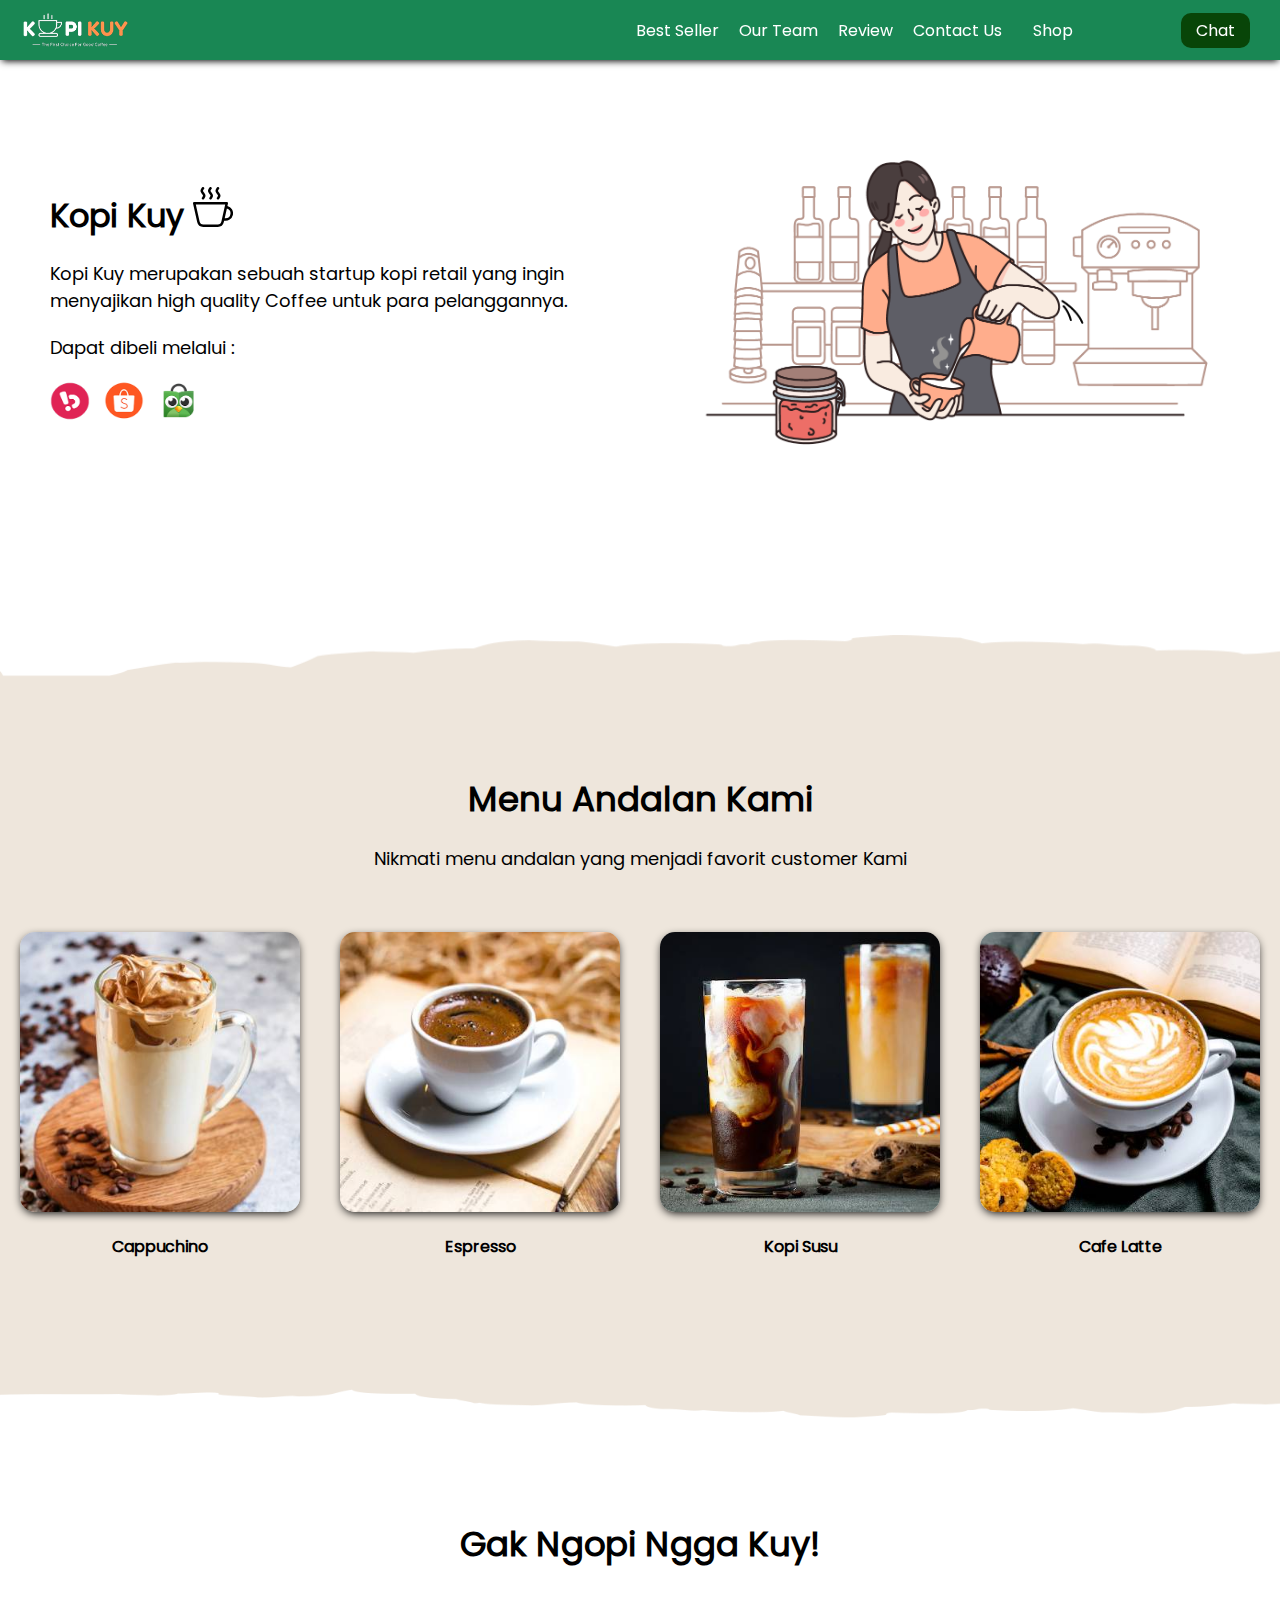
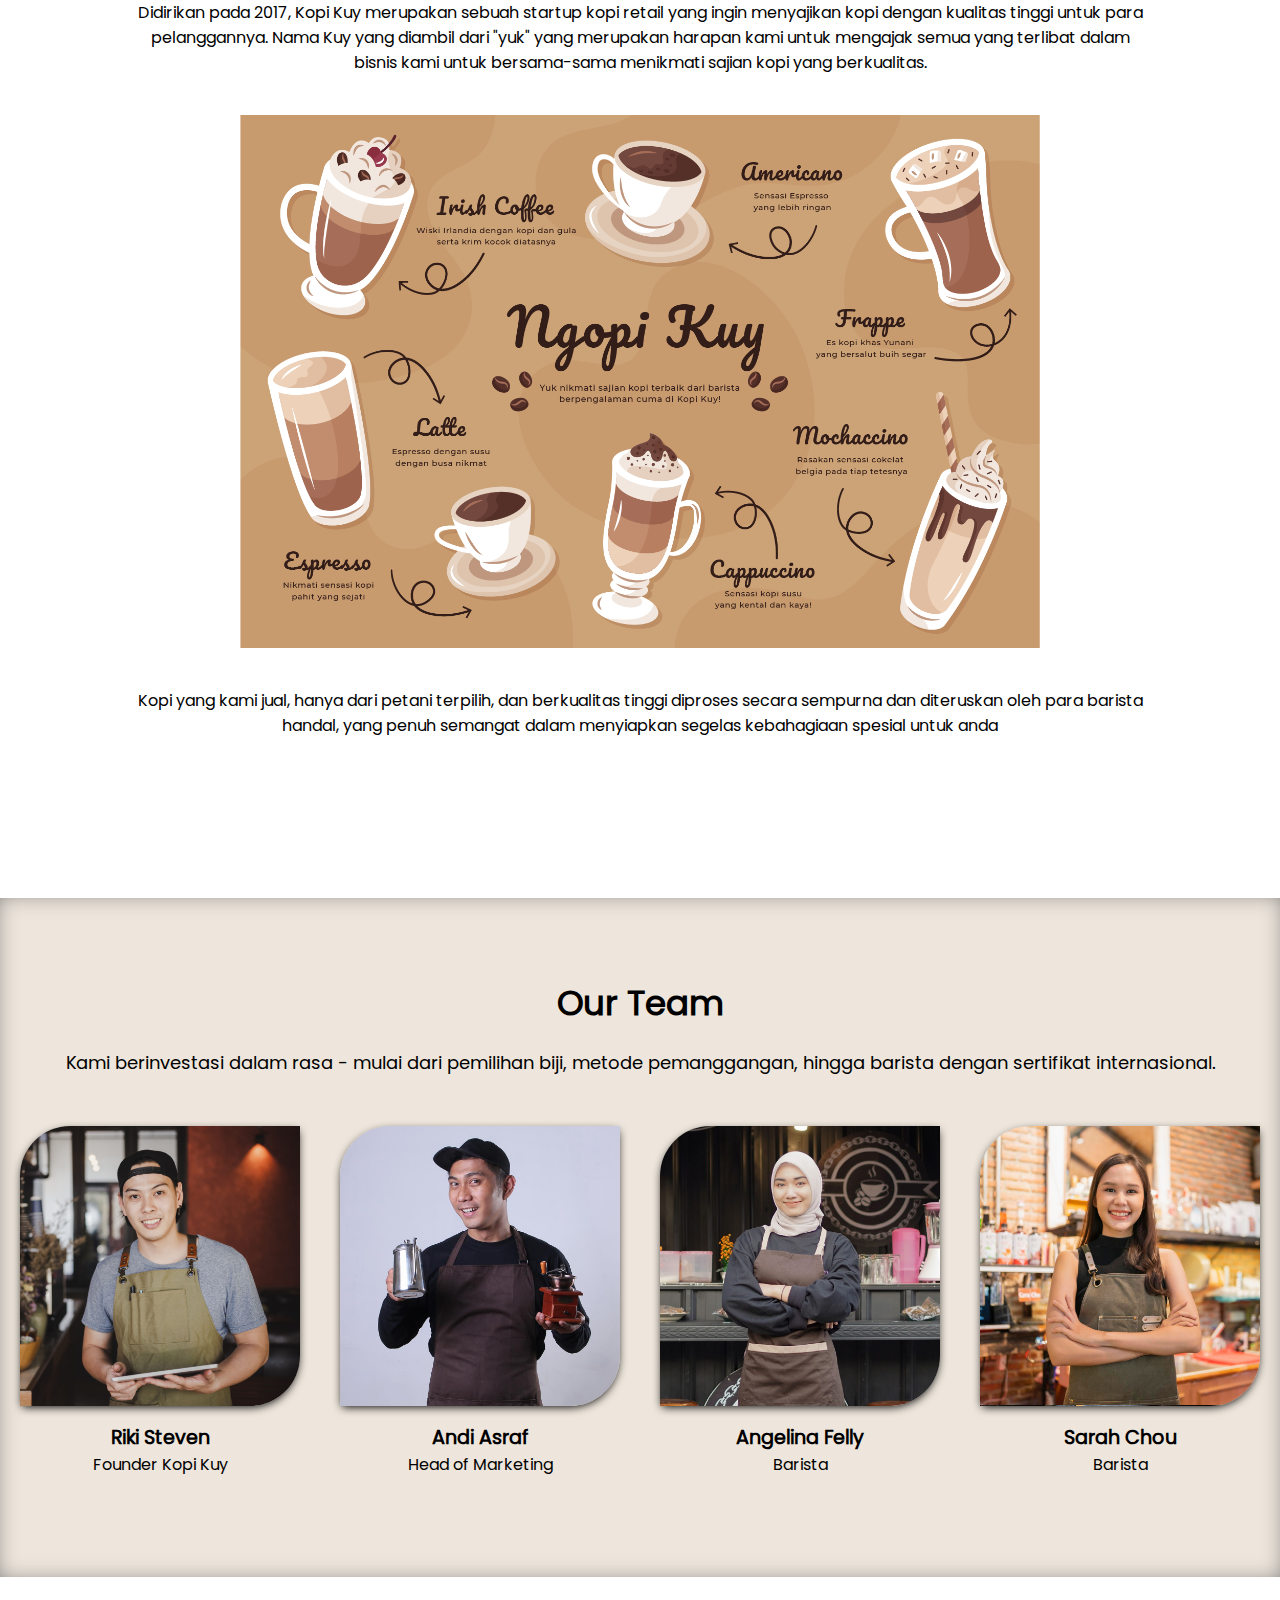
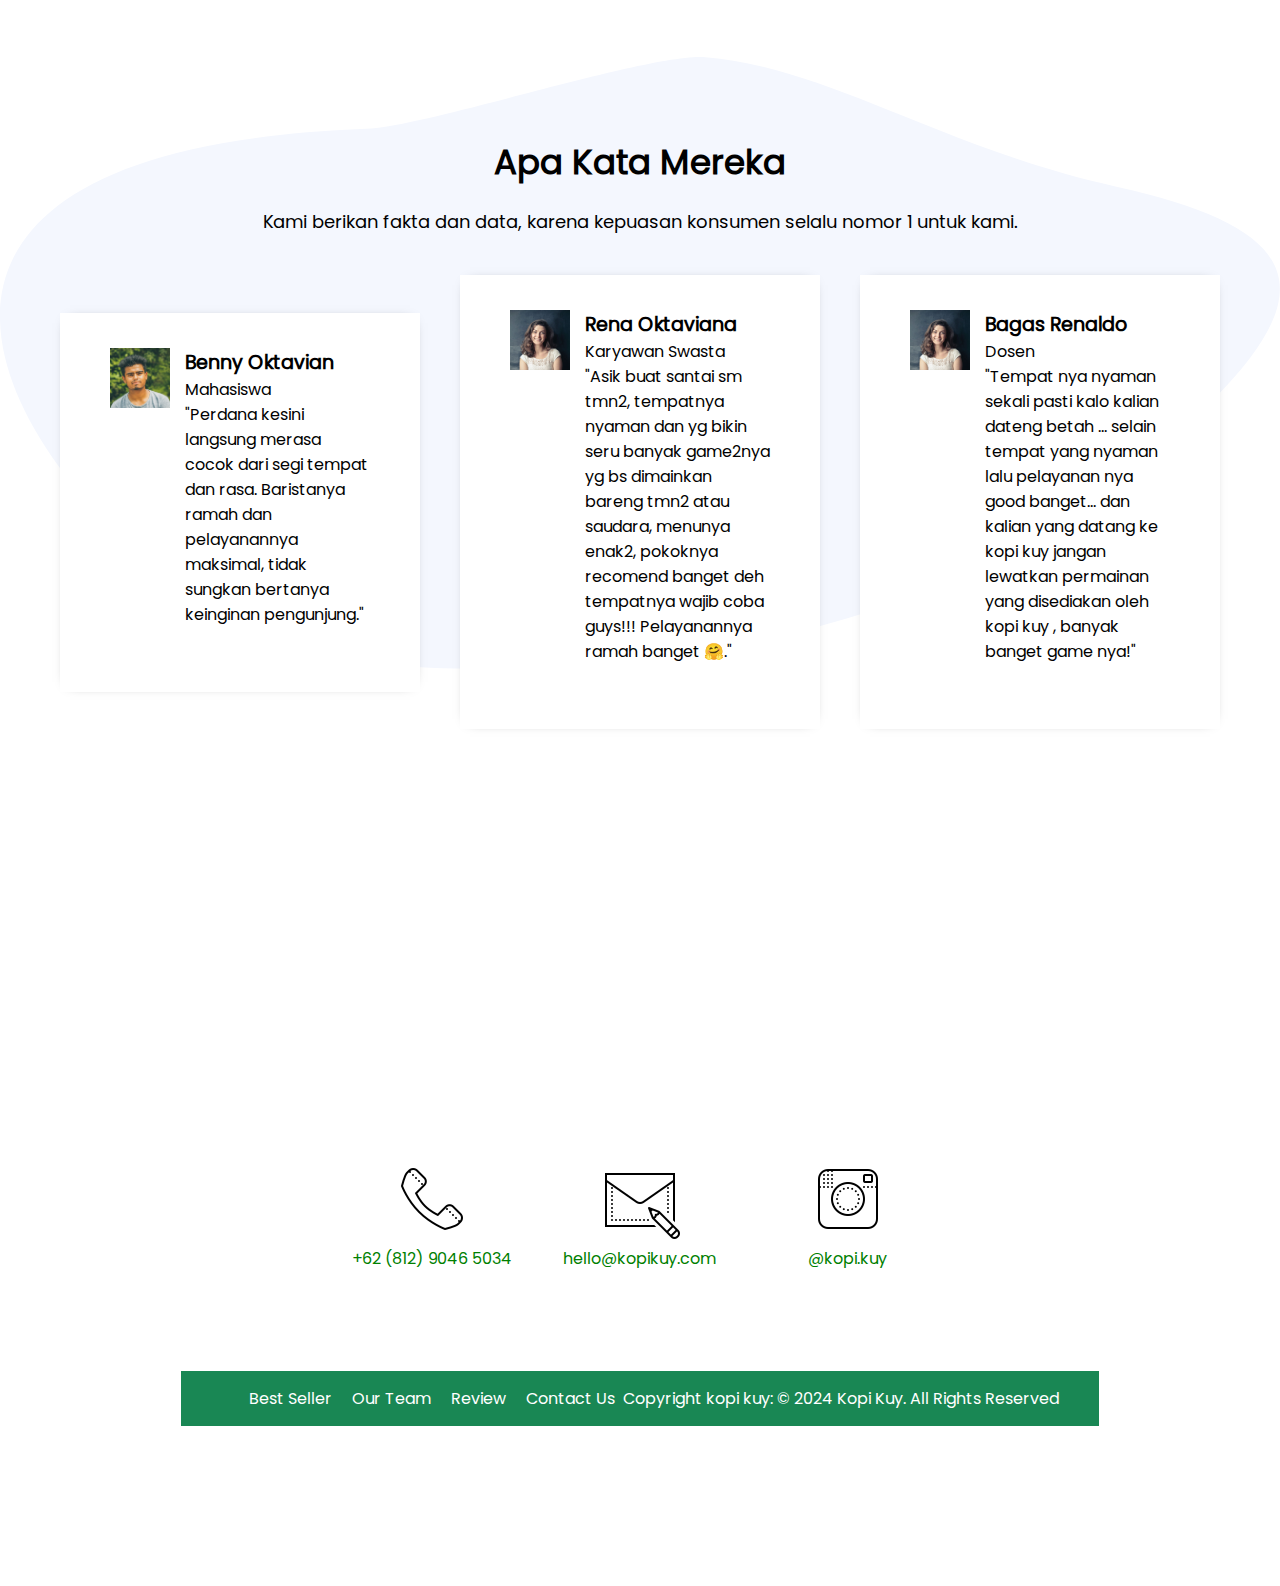
==== index.html @ c26168f4 "first commit" ====
<!DOCTYPE html>
<html lang="id">

<head>
    <meta charset="UTF-8">
    <meta http-equiv="X-UA-Compatible" content="IE=edge">
    <meta name="viewport" content="width=device-width, initial-scale=1.0">
    <link rel="shortcut icon" href="images/favicon.ico" type="image/x-icon">
    <title>Website Kopi Kuy</title>
    <link rel="stylesheet" href="css/style.css">
</head>

<body>
    <nav>
        <img class="logo" src="images/logo/logo_kuy.png">
        <div class="navigasi">
            <a href="#best-seller">Best Seller</a>
            <a href="#our-team">Our Team</a>
            <a href="#review">Review</a>
            <a href="#contact-us">Contact Us</a>
        </div>
        <a class="shop" href="produk.html">Shop</a>
        <a class="chat" href="https://wa.me/628123456?text=Saya ingin bertanya" target="_blank">Chat</a>
    </nav>

    <!--Tulis kode header mulai di baris 28-->

    <header>
        <div class="kiri">
            <h1>
                Kopi Kuy <img src="images/icon/icon_kopi.svg
                " alt="">
            </h1>
            <p>
                Kopi Kuy merupakan sebuah startup kopi retail yang ingin menyajikan
                high quality Coffee untuk para pelanggannya.
            </p>
            <p>
                Dapat dibeli melalui :
            </p>
            <div class="olshop">
                <img src="images/logo/logo_bukalapak.png" alt="">
                <img src="images/logo/logo_shopee.png" alt="">
                <img src="images/logo/logo_tokopedia.png" alt="">
            </div>
        </div>
        <div class="kanan">
            <img src="images/header/header1.png" alt="">
        </div>
    </header>

    <section class="best-seller" id="best-seller">
        <h2>
            Menu Andalan Kami
        </h2>
        <p>
            Nikmati menu andalan yang menjadi favorit customer Kami
        </p>
        <div class="produk">
            <img src="images/produk/product_capuchino.jpg" alt="">
            <p>
                Cappuchino
            </p>
        </div>
        <div class="produk">
            <img src="images/produk/product_espresso.jpg" alt="">
            <p>
                Espresso
            </p>
        </div>
        <div class="produk">
            <img src="images/produk/product_kopi_susu.jpg" alt="">
            <p>
                Kopi Susu
            </p>
        </div>
        <div class="produk">
            <img src="images/produk/product_latte.jpg" alt="">
            <p>
                Cafe Latte
            </p>
        </div>



    </section>

    <section class="about-us" id="about-us">
        <h2>
            Gak Ngopi Ngga Kuy!
        </h2>
        <p>
            Didirikan pada 2017, Kopi Kuy merupakan sebuah startup kopi retail
            yang ingin menyajikan kopi dengan kualitas tinggi untuk para pelanggannya.
            Nama Kuy yang diambil dari "yuk" yang merupakan harapan kami untuk mengajak semua
            yang terlibat dalam bisnis kami untuk bersama-sama menikmati sajian kopi yang berkualitas.
        </p>
        <img src="images/about-us/aset_kopi_jumbo.png" alt="">
        <p>
            Kopi yang kami jual, hanya dari petani terpilih, dan berkualitas tinggi diproses
            secara sempurna dan diteruskan oleh para barista handal, yang penuh semangat
            dalam menyiapkan segelas kebahagiaan spesial untuk anda

        </p>
    </section>

    <section class="our-team" id="our-team">
        <h2>
            Our Team
        </h2>
        <p>
            Kami berinvestasi dalam rasa - mulai dari pemilihan biji, metode pemanggangan,
            hingga barista dengan sertifikat internasional.

        </p>
        <div class="team">
            <img src="images/team/team1.jpg" alt="">
            <h3>
                Riki Steven
            </h3>
            <p>
                Founder Kopi Kuy

            </p>

        </div>
        <div class="team">
            <img src="images/team/team2.jpg" alt="">
            <h3>
                Andi Asraf
            </h3>
            <p>
                Head of Marketing
            </p>
        </div>
        <div class="team">
            <img src="images/team/team3.jpg" alt="">
            <h3>
                Angelina Felly
            </h3>
            <p>
                Barista

            </p>
        </div>
        <div class="team">
            <img src="images/team/team4.jpg" alt="">
            <h3>
                Sarah Chou
            </h3>
            <p>
                Barista
            </p>
        </div>
    </section>
    <section class="review" id="review">
        <h2>
            Apa Kata Mereka

        </h2>
        <p>
            Kami berikan fakta dan data, karena kepuasan konsumen selalu nomor 1 untuk kami.
        </p>
        <div class="testimoni">
            <img src="images/customer/customer1.jpg" alt="">
            <div class="profile">
                <h3>
                    Benny Oktavian
                </h3>
                <p>
                    Mahasiswa
                </p>
                <p>
                    "Perdana kesini langsung merasa cocok dari segi tempat dan rasa.
                    Baristanya ramah dan pelayanannya maksimal, tidak sungkan bertanya keinginan pengunjung."
                </p>
            </div>
        </div>
        <div class="testimoni">
            <img src="images/customer/customer2.jpg" alt="">
            <div class="profile">
                <h3>
                    Rena Oktaviana
                </h3>
                <p>
                    Karyawan Swasta
                </p>
                <p>
                    "Asik buat santai sm tmn2, tempatnya nyaman dan yg bikin seru banyak game2nya
                    yg bs dimainkan bareng tmn2 atau saudara, menunya enak2, pokoknya recomend
                    banget deh tempatnya wajib coba guys!!! Pelayanannya ramah banget 🤗."
                </p>
            </div>

        </div>
        <div class="testimoni">
            <img src="images/customer/customer2.jpg" alt="">
            <div class="profile">

                <h3>
                    Bagas Renaldo
                </h3>
                <p>
                    Dosen
                </p>
                <p>
                    "Tempat nya nyaman sekali pasti kalo kalian dateng betah ...
                    selain tempat yang nyaman lalu pelayanan nya good banget...
                    dan kalian yang datang ke kopi kuy jangan lewatkan permainan yang disediakan
                    oleh kopi kuy , banyak banget game nya!"
                </p>
            </div>
        </div>

        <section class="contact-us" id="contact-us">
            <iframe
                src="https://www.google.com/maps/embed?pb=!1m14!1m8!1m3!1d7932.741866032694!2d106.668581!3d-6.214715!3m2!1i1024!2i768!4f13.1!3m3!1m2!1s0x2e69f9912c7f297b%3A0xe5a3a671dae861ab!2sKopi%20kuy!5e0!3m2!1sid!2sid!4v1680617229460!5m2!1sid!2sid"
                allowfullscreen="" loading="lazy" referrerpolicy="no-referrer-when-downgrade"></iframe>
            <div class="kontak">
                <img src="images/icon/icon_phone.png" alt="">
                <p>
                    +62 (812) 9046 5034
                </p>
            </div>
            <div class="kontak">
                <img src="images/icon/icon_mail.png" alt="">
                <p>
                    hello@kopikuy.com
                </p>
            </div>
            <div class="kontak">
                <img src="images/icon/icon_instagram.png
                " alt="">
                <p>
                    @kopi.kuy
                </p>
            </div>
        </section>

        <footer>
            <div class="navigasi">
                <a href="#best-seller">Best Seller</a>
                <a href="#our-team">Our Team</a>
                <a href="#review
                ">Review</a>
                <a href="#contact-us
                ">Contact Us</a>
            </div>
            <p>
                Copyright kopi kuy: © 2024 Kopi Kuy. All Rights Reserved
            </p>

        </footer>


    </section>

</body>

</html>
---- css/style.css ----
/* Kode * di bawah ini untuk mereset tampilan setiap web browser supaya seragam */

* {
   box-sizing: border-box;
   margin: 0;
   padding: 0;
}

html {
   /* scroll-behavior: smooth agar scroll ketika klik pada navigasi menjadi halus */
   scroll-behavior: smooth;
}

/* 
Kode di bawah ini untuk mengatur nav sampai footer agar memiliki tampilan flexibel
selengkapnya akan di bahas di hari ke 3
*/

nav,
header,
section,
footer {
   /* 
      display: flex memiliki pengaturan yang dapat mengatur agar elemen
      di dalamnya memiliki ukuran yang fleksibel
      digunakan saat ada elemen yang isinya lebih dari satu kolom
   */
   display: flex;
   /* 
      align-items: center mengatur elemen di dalamnya rata tengah vertikal
   */
   align-items: center;

   /* 
      justify-content: center mengatur elemen di dalamnya rata tengah horizontal
   */
   justify-content: center;

   /* 
      flex-wrap: wrap mengatur agar jika lebar elemen berlebih, maka elemen
      akan otomatis diletakan di baris baru (tidak dipaksakan di satu baris)
   */
   flex-wrap: wrap;
}



/* 
Kode @font-face untuk menginstall font ke dalam Website 
src adalah untuk lokasi fontnya, font dapat di cari di website https://fonts.google.com/
dengan memberi nama family, maka kita mendaftarkan font tersebut ke dalam website
*/

@font-face {
   src: url(../fonts/poppins.woff2);
   font-family: 'Poppins';
}

body {
   /* 
   mendaftarkan semua teks pada body menjadi family Poppins 
   kenapa pada body? karena elemen body membungkus semua elemen dari nav section sampai footer
   */
   font-family: 'Poppins';
}

/*
Misalnya ada font dari google yang bernama Irish Grover yang berada di:
https://fonts.gstatic.com/s/irishgrover/v23/buExpoi6YtLz2QW7LA4flVgv__RP.woff2

maka bisa coba copy kode berikut untuk menginstall font tadi:

@font-face {
  font-family: 'Irish Grover';
  font-style: normal;
  font-weight: 400;
  src: url(https://fonts.gstatic.com/s/irishgrover/v23/buExpoi6YtLz2QW7LA4flVgv__RP.woff2) format('woff2');
}

Jika kode di atas sudah di copy
Nanti pada element yang ingin menggunakan font Irish Grover Tadi, tinggal diganti font-familynya
misal mau mengganti h1 dan h2 maka kodenya sebagai berikut:

h1,h2 {
   font-family: 'Irish Grover';
}

*/


a {
   /* menghilangkan garis bawah pada link */
   text-decoration: none;

   /* 
   color: adalah untuk mengganti warna tulisan.
   color:unset digunakan pada a untuk menghilangkan warna bawaan pada link (biasanya warna biru) 
   */
   color: unset;
}

h2 {
   /* mengatur ukuran huruf ke 34 pixel */
   font-size: 34px;
}

h3 {
   /* mengatur ukuran huruf ke 1.2rem */
   font-size: 1.2rem;
}

h1,
h2,
h3 {
   /* mengatur tebal huruf bisa bold, normal*/
   font-weight: bold;
}

img {
   /* 
      kode max-width artinya lebar maksimal
      mengatur agar semua elemen img memiliki lebar maksimal 100% agar
      besar gambar tidak melebihi layar ataupun elemen pembungkus
   */
   max-width: 100%;
}

/* Navigasi */

nav {
   /* 
   background-color mengatur warna latar belakang 
   untuk pengguna hp, pergantian warna tidak bisa seperti vs code
   hanya dapat menggunakan warna bahasa inggris seperti: red, green, brown, purple dsb
   untuk pengguna vscode silahkan arahkan mouse ke kotak warna di bawah
   untuk mengganti warna sesuai keinginan
   */
   background-color: #198754;

   /* box-shadow membuat efek bayangan */
   box-shadow: 0 3px 7px -2px #000;

   /* width mengatur lebar elemen. 100% agar lebarnya full dari kiri sampai kanan layar */
   width: 100%;

   /* 
   padding digunakan untuk memberi jarak ke dalam. 
   efeknya bila digunakan pada elemen yang memiliki warna latar akan membuat elemen tersebut 'gemuk'
   padding-top artinya jarak ke atas, nilai padding dapat berupa
   padding-top, padding-bottom, padding-left, padding-right
   */
   padding-top: 10px;
   padding-bottom: 10px;

   /* 
   position mengatur posisi elemen, position:fixed supaya elemen nav akan ikut menempel di atas layar
   saat kita scroll ke bawah. Jika ingin navigasi gak nempel, bisa menggunakan position:static;
   */
   position: fixed;

   /* Nilai z-index semakin besar, maka elemen akan semakin di depan */
   z-index: 500;
}

img.logo {
   /* height mengatur tinggi elemen */
   height: 40px;
   /* penjelasan margin mirip dengan padding, fungsinya untuk memberi jarak pada elemen */
   margin-left: 20px;
}

div.navigasi {
   margin-left: auto;
   margin-right: 15px;
}

nav a {
   color: #fff;
   padding-left: 8px;
   padding-right: 8px;
}

a.shop {
   margin-right: 100px;
}

a.chat {
   margin-right: 30px;
   background-color: rgb(8, 69, 8);
   color: #fff;
   padding-top: 5px;
   padding-right: 15px;
   padding-bottom: 5px;
   padding-left: 15px;
   border-radius: 10px;
}


/* 
   PERHATIKAN bahwa dalam mengatur elemen, nama elemen langsung ditulis
   sedangkan untuk mengatur class, dibutuhkan tanda titik (.) terlebih dulu
   img {} berarti seluruh elemen dengan tag img (<img src="....">), 
   sedangkan .img artinya hanya elemen dengan class img (<img class="img" src="...">) 
*/


/* HEADER */


header,
section {
   /*
    padding mengatur jarak ke dalam
    pada padding dan margin ditambahkan top / right / bottom / top 
    untuk mengatur jarak masing-masing 
   */
   padding-top: 80px;
   padding-bottom: 80px;

   /* margin mengatur jarak ke luar */
   margin-bottom: 80px;
}

/* penulisan CSS dapat digabung dengan beberapa elemen */
header div.kiri,
header div.kanan {
   /* width mengatur lebar elemen. 50% artinya setengah ukuran elemen pembungkus */
   width: 50%;
   padding: 50px;
}

header h1 {
   margin-bottom: 20px;
}

header p {
   /* font-size digunakan untuk mengatur ukuran huruf */
   font-size: 18px;
   margin-bottom: 20px;
}

div.olshop img {
   width: 40px;
   /* aspect-ratio:1 agar tinggi menyesuaikan width */
   aspect-ratio: 1;
   margin-right: 10px;
}

/* Best Seller */

section.best-seller {
   position: relative;

   /* background-color mengatur warna latar belakang elemen */
   background-color: #EEE6DC;

   /* text-align mengatur rata tulisan, bisa bernilai: left, right, center, justify */
   text-align: center;
}

/* 
terkait position, after, dan before memerlukan pemahaman mendalam
terkait layout pada CSS untuk dapat memahami secara penuh 
*/

section.best-seller::before,
section.best-seller::after {
   position: absolute;
   content: "";
   width: 100%;
   height: 76px;

   /* background-image untuk menambahkan gambar sebagai background */
   background-image: url(../images/background/garis-atas.png);

   /*background-size agar gambar latar menyesuaikan tinggi / lebar elemen */
   background-size: cover;

   top: -60px;
   left: 0;
}

section.best-seller::after {
   height: 60px;
   background-image: url(../images/background/garis-bawah.png);
   top: unset;
   bottom: -60px;
}

section.best-seller h2 {
   margin-bottom: 20px;
   width: 100%;
}

/* 
Penulisan section.best-seller > p berarti mengatur elemen p yang langsung
di bungkus oleh elemen <section class="best-seller">
aturan ini tidak berlaku untuk elemen <p> yang ada di dalam <div class="produk">
*/

section.best-seller>p {
   font-size: 18px;
   margin-bottom: 40px;
   width: 100%;
}

div.produk {
   /* 
      Penulisan padding dan margin seperti padding:20px ini penulisan singkat 
      yang berarti top, right, bottom, left nilainya sama, yaitu 20px 
   */
   padding: 20px;
   width: 25%;
}

div.produk img {
   /* transition membuat animasi transisi dari perubahan style, 0.3s berarti 0.3 detik */
   transition: all 0.3s ease;

   /* border-radius  Membuat sudut membulat */
   border-radius: 15px;

   /* box-shadow membuat efek bayangan */
   box-shadow: 0 3px 10px -2px #000;
}

/*

kode div.produk img:hover akan dijalankan saat mouse ada di atas elemen <img> yang ada
di dalam <div class="produk"> 
karena ada efek transition pada div.produk img 
maka akan menghasilkan efek animasi yang smooth

*/
div.produk img:hover {

   /* membuat transformasi, bisa berupa scale(1.05), rotate(180deg), translateY(-50px), dsb */
   transform: scale(0.9);
   border-radius: 50%;
}

div.produk p {
   margin-top: 15px;
   font-weight: bold;
}



/* About US */

section.about-us {
   /* max-width: 80%; mengatur lebar maksimal elemen tidak boleh melebihi 80% layar */
   max-width: 80%;

   /* margin-left dan margin-right auto akan membuat posisi elemen berada di tengah */
   margin-left: auto;
   margin-right: auto;
   text-align: center;
}

section.about-us h2 {
   margin-bottom: 30px;
   width: 100%;
}

section.about-us img {
   /* 
      Penulisan width: 800px dan max-width: 100% mengatur agar
      elemen memiliki lebar 800px namun tidak boleh melebihi 100% ukuran layar
   */
   width: 800px;
   max-width: 100%;
   margin: auto;
}

/*
section.about-us p:nth-child(2) berarti mengatur elemen ke 2 dengan jenis <p>
yang ada di dalam <section class="about-us">
*/

section.about-us p:nth-child(2) {
   margin-bottom: 40px;
}

section.about-us p:nth-child(4) {
   margin-top: 40px;
}


/* OUR TEAM */

section.our-team {
   background-color: #EEE6DC;
   box-shadow: inset 0px 0px 23px -6px #707070;
   text-align: center;
}

section.our-team h2 {
   margin-bottom: 20px;
   width: 100%;
}

section.our-team>p {
   margin-bottom: 30px;
   font-size: 18px;
   width: 800px;
   max-width: 90%;
   margin-left: auto;
   margin-right: auto;
   width: 100%;
}

div.team {
   width: 25%;
   padding: 20px;
}

div.team img {
   width: 100%;
   aspect-ratio: 1/1;
   object-fit: cover;
   box-shadow: 0 3px 10px -2px #000;
   border-radius: 50px 0px 50px 0px;
   margin-bottom: 10px;
}


/* REVIEW */

section.review {
   background-image: url(../images/background/bg-review.svg);
   /* 
      background-size: contain;
      membuat gambar latar belakang tidak terpotong
   */
   background-size: contain;

   /* 
      background-repeat: no-repeat;
      membuat gambar latar belakang tidak diulang (duplikat)
   */
   background-repeat: no-repeat;
   padding-left: 40px;
   padding-right: 40px;
   justify-content: space-around;
   /* align-items: stretch; membuat tinggi elemen di dalam .review .baris seragam */
   text-align: center;
}

section.review h2 {
   margin-bottom: 20px;
   width: 100%;
}

section.review>p {
   margin-bottom: 40px;
   font-size: 18px;
   width: 100%;
}

div.testimoni {
   width: 30%;
   display: flex;
   flex-wrap: wrap;
   padding: 35px 50px;
   box-shadow: 0px 0px 12px -10px #000;
   background-color: #fff;
}

div.testimoni img {
   width: 60px;
   height: 60px;
   margin-right: 15px;
   object-fit: cover;
}

div.profile {
   text-align: left;
   display: block;
   margin-bottom: 30px;
   width: calc(100% - 75px);
}

div.profile p {
   width: 100%;
   text-align: left;
}

div.testimoni>p {
   width: 100%;
   text-align: left;
}

*[data-from="tmp"]>* {
   position: relative;
}

*[data-from="tmp"]>*:nth-child(1):before {
   position: absolute;
   color: red;
   bottom: 40px;
   content: "prakerja";
   font-size: 13px;
   z-index: 10;
   text-decoration: line-through;
}

/* CONTACT US */
section.contact-us {
   margin-bottom: 20px;
}

section.contact-us iframe {
   width: 100%;
   height: 300px;
   border: 0;
}

div.kontak {
   width: 30%;
   /* color mengatur warna tulisan */
   color: green;
   text-align: center;
   margin-top: 50px;
}


/* FOOTER */

footer {
   background-color: #198754;
   padding-top: 15px;
   padding-bottom: 15px;
   color: #fff;
   padding-right: 40px;
   padding-left: 40px;
}

footer div.navigasi {
   margin-left: 20px;
   margin-right: auto;
}

footer div.navigasi a {
   padding: 8px;
}



/* UNTUK kode RESPONSIF hari ke 3 tulis DI BAWAH sini */
@media (max-width:600px) {

   div.navigasi {
      display: none
   }

   a.shop {
      margin-right: 15px;
      margin-left: auto;
   }

   header div.kiri,
   header div.kanan {
      width: 100%;
      padding: 30px;
      text-align: center;
   }

   div.team,
   div.produk,
   div.kontak {
      width: 50%;
   }

   div.testimoni {
      width: 100%;
      margin-bottom: 24px;
   }

}


/* Kode CSS Selesai di sini */
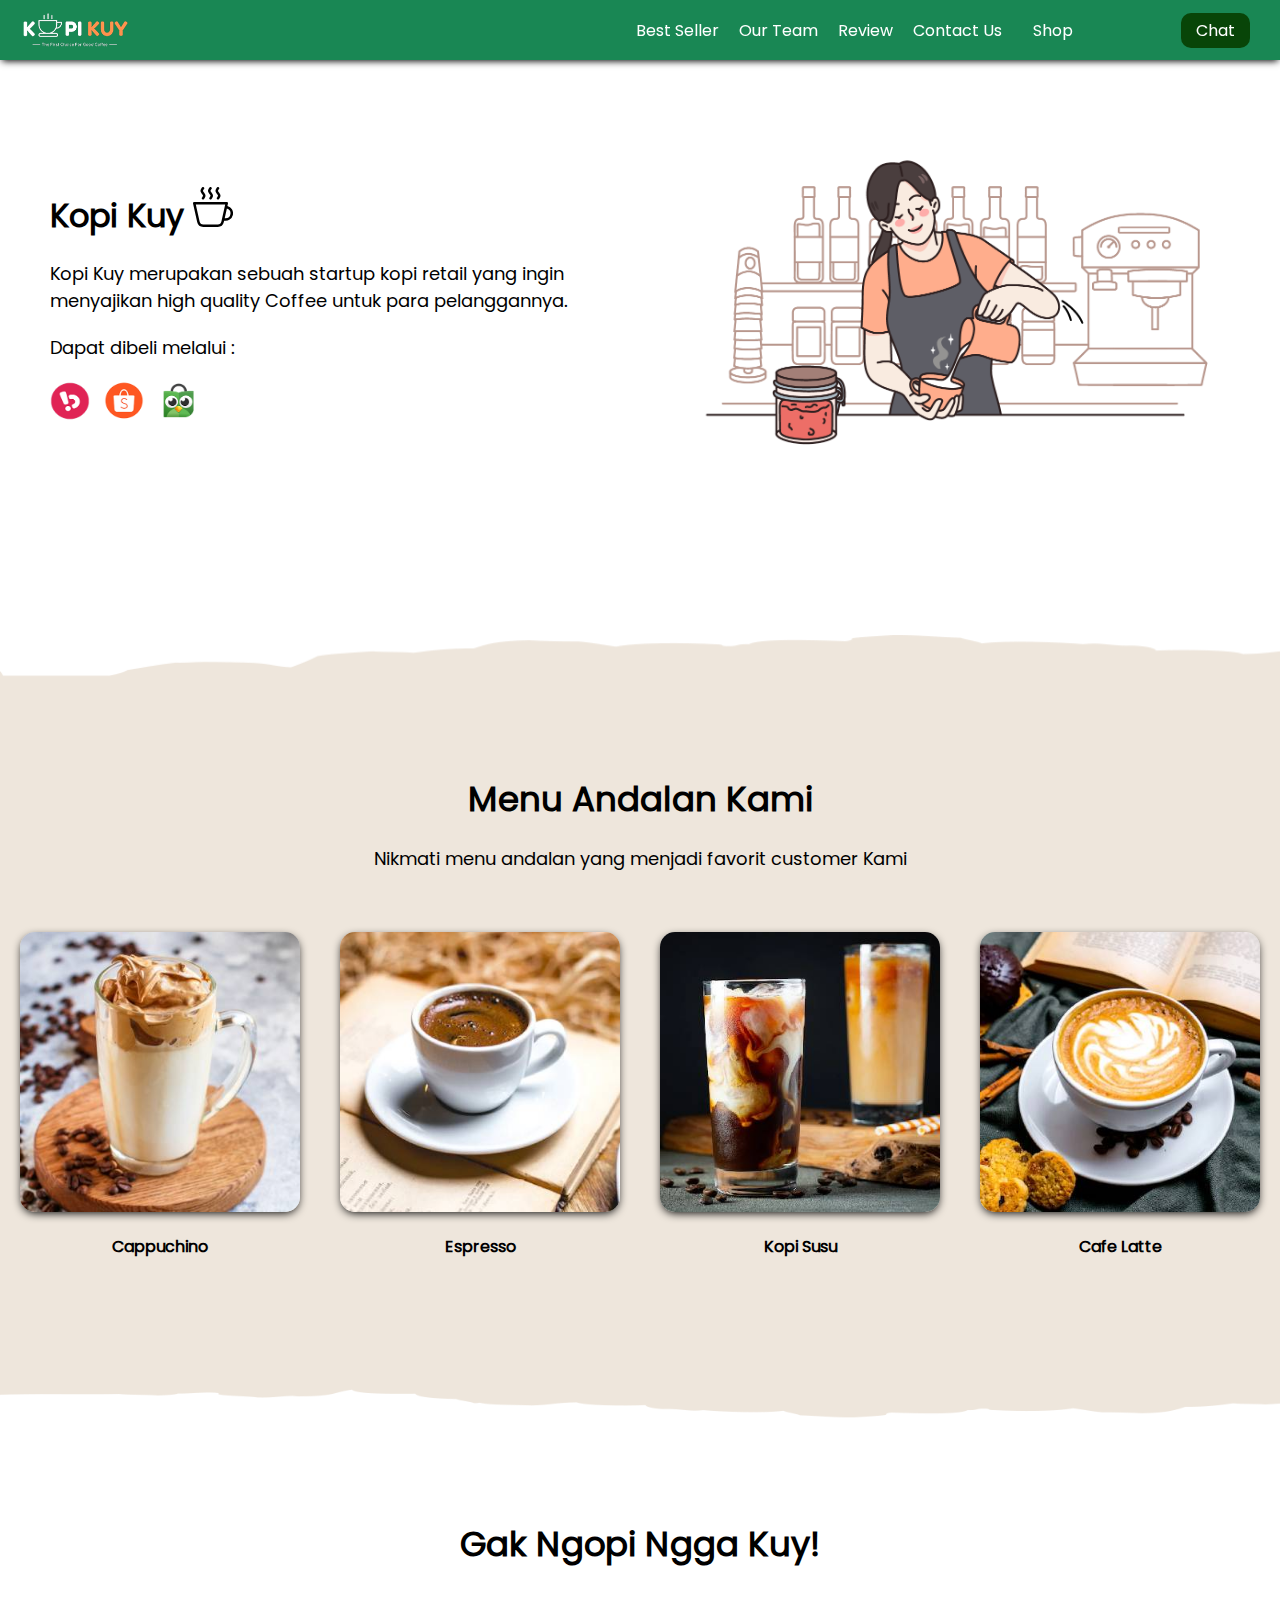
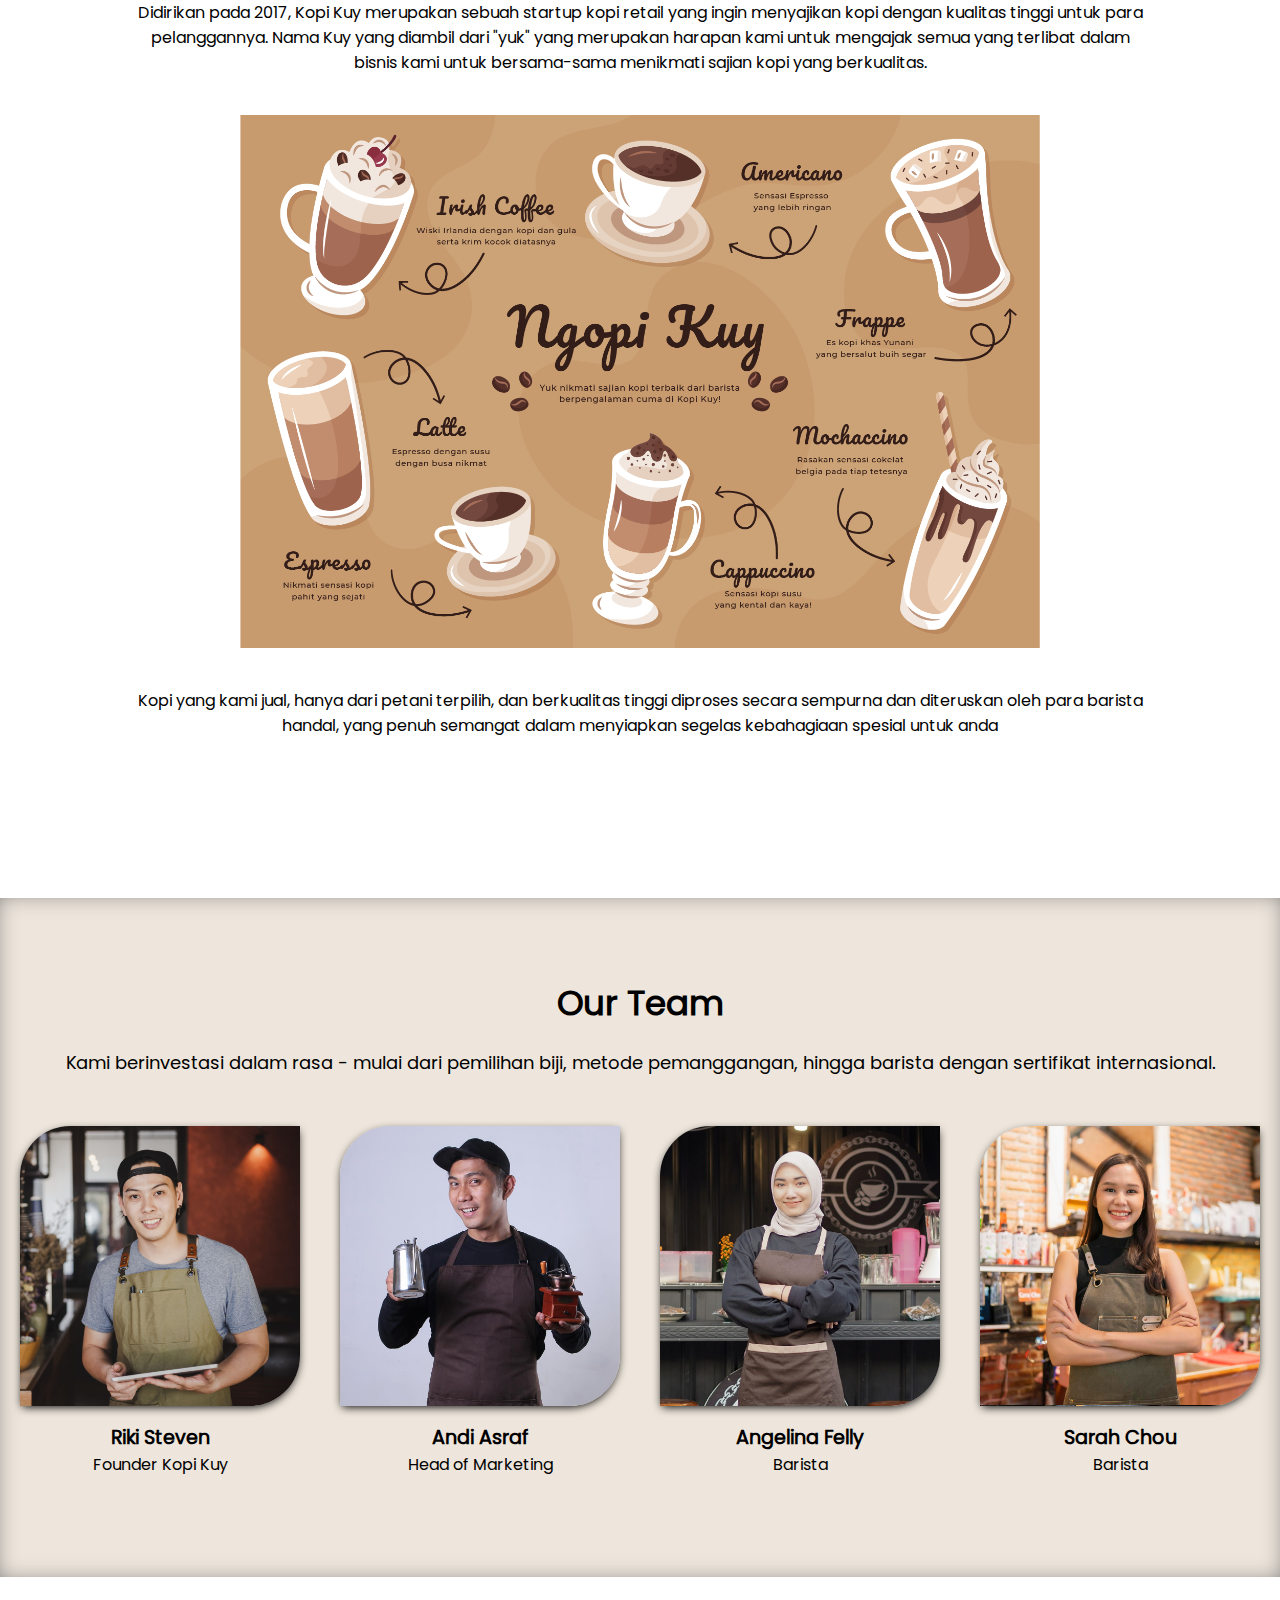
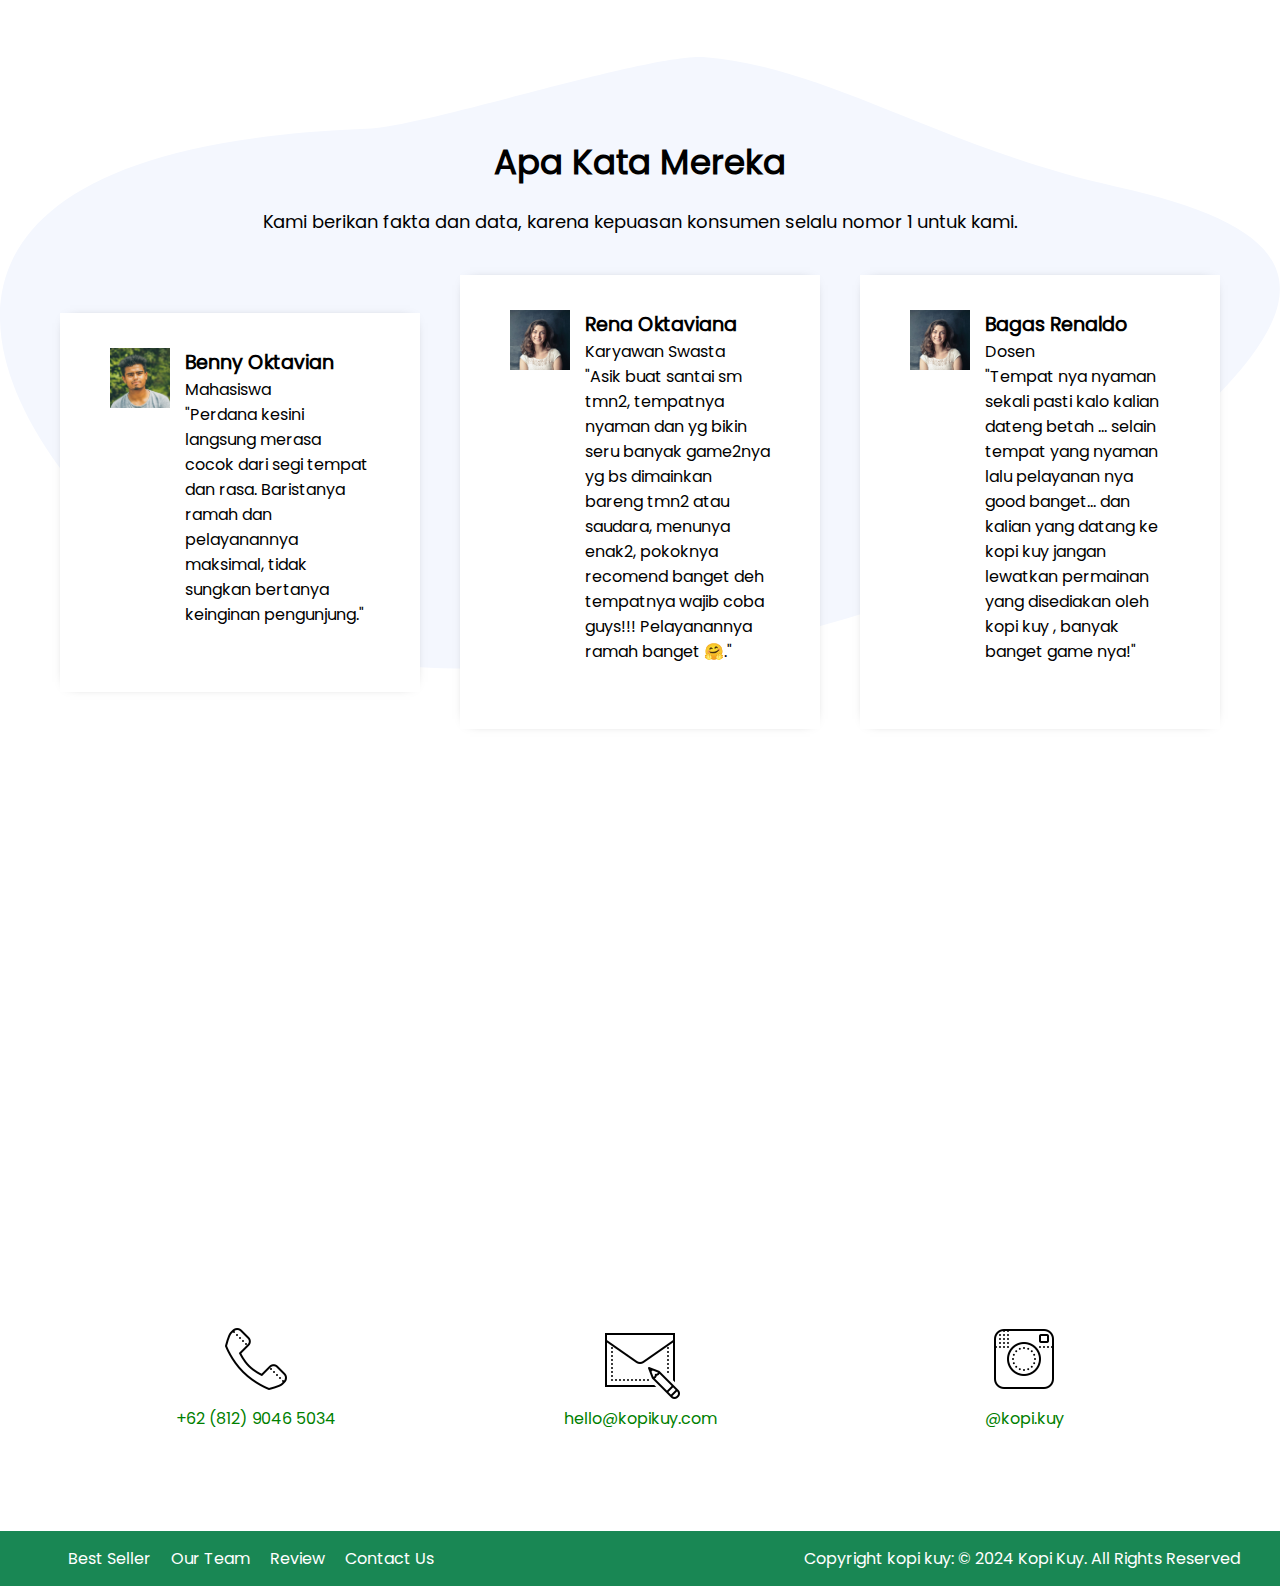
==== commit e5468c72: "melakukan revisi" ====
--- a/index.html
+++ b/index.html
@@ -211,49 +211,49 @@
                 </p>
             </div>
         </div>
-
-        <section class="contact-us" id="contact-us">
-            <iframe
-                src="https://www.google.com/maps/embed?pb=!1m14!1m8!1m3!1d7932.741866032694!2d106.668581!3d-6.214715!3m2!1i1024!2i768!4f13.1!3m3!1m2!1s0x2e69f9912c7f297b%3A0xe5a3a671dae861ab!2sKopi%20kuy!5e0!3m2!1sid!2sid!4v1680617229460!5m2!1sid!2sid"
-                allowfullscreen="" loading="lazy" referrerpolicy="no-referrer-when-downgrade"></iframe>
-            <div class="kontak">
-                <img src="images/icon/icon_phone.png" alt="">
-                <p>
-                    +62 (812) 9046 5034
-                </p>
-            </div>
-            <div class="kontak">
-                <img src="images/icon/icon_mail.png" alt="">
-                <p>
-                    hello@kopikuy.com
-                </p>
-            </div>
-            <div class="kontak">
-                <img src="images/icon/icon_instagram.png
+    </section>
+    <section class="contact-us" id="contact-us">
+        <iframe
+            src="https://www.google.com/maps/embed?pb=!1m14!1m8!1m3!1d7932.741866032694!2d106.668581!3d-6.214715!3m2!1i1024!2i768!4f13.1!3m3!1m2!1s0x2e69f9912c7f297b%3A0xe5a3a671dae861ab!2sKopi%20kuy!5e0!3m2!1sid!2sid!4v1680617229460!5m2!1sid!2sid"
+            allowfullscreen="" loading="lazy" referrerpolicy="no-referrer-when-downgrade"></iframe>
+        <div class="kontak">
+            <img src="images/icon/icon_phone.png" alt="">
+            <p>
+                +62 (812) 9046 5034
+            </p>
+        </div>
+        <div class="kontak">
+            <img src="images/icon/icon_mail.png" alt="">
+            <p>
+                hello@kopikuy.com
+            </p>
+        </div>
+        <div class="kontak">
+            <img src="images/icon/icon_instagram.png
                 " alt="">
-                <p>
-                    @kopi.kuy
-                </p>
-            </div>
-        </section>
-
-        <footer>
-            <div class="navigasi">
-                <a href="#best-seller">Best Seller</a>
-                <a href="#our-team">Our Team</a>
-                <a href="#review
+            <p>
+                @kopi.kuy
+            </p>
+        </div>
+    </section>
+
+    <footer>
+        <div class="navigasi">
+            <a href="#best-seller">Best Seller</a>
+            <a href="#our-team">Our Team</a>
+            <a href="#review
                 ">Review</a>
-                <a href="#contact-us
+            <a href="#contact-us
                 ">Contact Us</a>
-            </div>
-            <p>
-                Copyright kopi kuy: © 2024 Kopi Kuy. All Rights Reserved
-            </p>
-
-        </footer>
-
-
-    </section>
+        </div>
+        <p>
+            Copyright kopi kuy: © 2024 Kopi Kuy. All Rights Reserved
+        </p>
+
+    </footer>
+
+
+
 
 </body>
 
